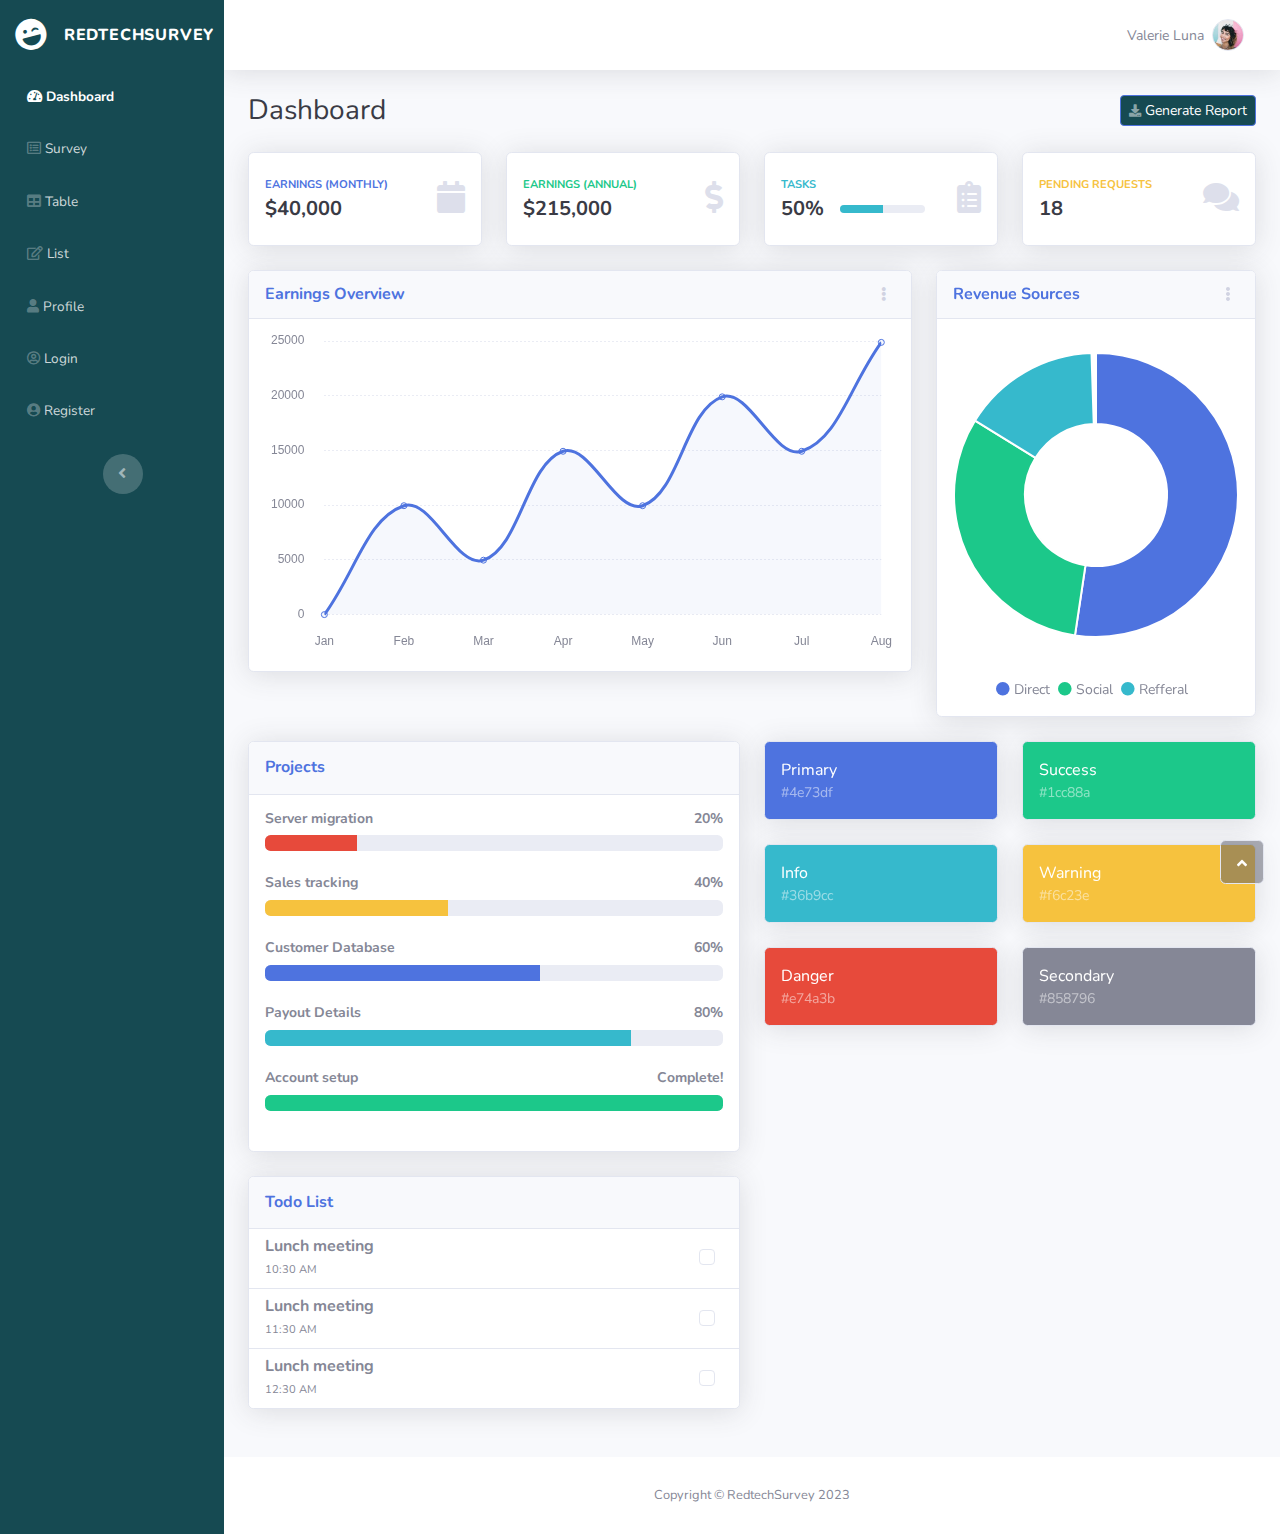
==== Proyecto_Final_ICC352/src/main/resources/publico/index.html @ 6cf4d1e5 "final" ====
<!DOCTYPE html>
<html data-bs-theme="light" lang="en">

<head>
    <meta charset="utf-8">
    <meta name="viewport" content="width=device-width, initial-scale=1.0, shrink-to-fit=no">
    <title>Dashboard - RedtechSurvey</title>
    <link rel="stylesheet" href="assets/bootstrap/css/bootstrap.min.css">
    <link rel="stylesheet" href="assets/css/Nunito.css">
    <link rel="stylesheet" href="assets/fonts/fontawesome-all.min.css">
</head>

<body id="page-top">
    <div id="wrapper">
        <nav class="navbar align-items-start sidebar sidebar-dark accordion bg-gradient-primary p-0 navbar-dark" style="background: var(--bs-info-text-emphasis);">
            <div class="container-fluid d-flex flex-column p-0"><a class="navbar-brand d-flex justify-content-center align-items-center sidebar-brand m-0" href="#">
                    <div class="sidebar-brand-icon rotate-n-15"><i class="fas fa-laugh-wink"></i></div>
                    <div class="sidebar-brand-text mx-3"><span>RedtechSurvey</span></div>
                </a>
                <hr class="sidebar-divider my-0">
                <ul class="navbar-nav text-light" id="accordionSidebar">
                    <li class="nav-item"><a class="nav-link active" href="index.html"><i class="fas fa-tachometer-alt"></i><span>Dashboard</span></a></li>
                    <li class="nav-item"><a class="nav-link" href="survey.html"><i class="far fa-list-alt" style="font-size: 14px;"></i><span>Survey</span></a></li>
                    <li class="nav-item"><a class="nav-link" href="list.html"><i class="fas fa-table" style="font-size: 14px;"></i><span>Table</span></a><a class="nav-link" href="list.html"><i class="far fa-edit" style="font-size: 14px;"></i><span>List</span></a></li>
                    <li class="nav-item"><a class="nav-link" href="profile.html"><i class="fas fa-user"></i><span>Profile</span></a><a class="nav-link" href="login.html"><i class="far fa-user-circle"></i><span>Login</span></a></li>
                    <li class="nav-item"><a class="nav-link" href="register.html"><i class="fas fa-user-circle"></i><span>Register</span></a></li>
                </ul>
                <div class="text-center d-none d-md-inline"><button class="btn rounded-circle border-0" id="sidebarToggle" type="button"></button></div>
            </div>
        </nav>
        <div class="d-flex flex-column" id="content-wrapper">
            <div id="content">
                <nav class="navbar navbar-expand bg-white shadow mb-4 topbar static-top navbar-light">
                    <div class="container-fluid"><button class="btn btn-link d-md-none rounded-circle me-3" id="sidebarToggleTop" type="button"><i class="fas fa-bars"></i></button>
                        <ul class="navbar-nav flex-nowrap ms-auto">
                            <li class="nav-item dropdown d-sm-none no-arrow"><a class="dropdown-toggle nav-link" aria-expanded="false" data-bs-toggle="dropdown" href="#"><i class="fas fa-search"></i></a>
                                <div class="dropdown-menu dropdown-menu-end p-3 animated--grow-in" aria-labelledby="searchDropdown">
                                    <form class="me-auto navbar-search w-100">
                                        <div class="input-group"><input class="bg-light form-control border-0 small" type="text" placeholder="Search for ...">
                                            <div class="input-group-append"><button class="btn btn-primary py-0" type="button"><i class="fas fa-search"></i></button></div>
                                        </div>
                                    </form>
                                </div>
                            </li>
                            <li class="nav-item dropdown no-arrow mx-1">
                                <div class="nav-item dropdown no-arrow"><a class="dropdown-toggle nav-link" aria-expanded="false" data-bs-toggle="dropdown" href="#"></a>
                                    <div class="dropdown-menu dropdown-menu-end dropdown-list animated--grow-in">
                                        <h6 class="dropdown-header">alerts center</h6><a class="dropdown-item d-flex align-items-center" href="#">
                                            <div class="me-3">
                                                <div class="bg-primary icon-circle"><i class="fas fa-file-alt text-white"></i></div>
                                            </div>
                                            <div><span class="small text-gray-500">December 12, 2019</span>
                                                <p>A new monthly report is ready to download!</p>
                                            </div>
                                        </a><a class="dropdown-item d-flex align-items-center" href="#">
                                            <div class="me-3">
                                                <div class="bg-success icon-circle"><i class="fas fa-donate text-white"></i></div>
                                            </div>
                                            <div><span class="small text-gray-500">December 7, 2019</span>
                                                <p>$290.29 has been deposited into your account!</p>
                                            </div>
                                        </a><a class="dropdown-item d-flex align-items-center" href="#">
                                            <div class="me-3">
                                                <div class="bg-warning icon-circle"><i class="fas fa-exclamation-triangle text-white"></i></div>
                                            </div>
                                            <div><span class="small text-gray-500">December 2, 2019</span>
                                                <p>Spending Alert: We've noticed unusually high spending for your account.</p>
                                            </div>
                                        </a><a class="dropdown-item text-center small text-gray-500" href="#">Show All Alerts</a>
                                    </div>
                                </div>
                            </li>
                            <li class="nav-item dropdown no-arrow mx-1">
                                <div class="nav-item dropdown no-arrow"><a class="dropdown-toggle nav-link" aria-expanded="false" data-bs-toggle="dropdown" href="#"></a>
                                    <div class="dropdown-menu dropdown-menu-end dropdown-list animated--grow-in">
                                        <h6 class="dropdown-header">alerts center</h6><a class="dropdown-item d-flex align-items-center" href="#">
                                            <div class="dropdown-list-image me-3"><img class="rounded-circle" src="assets/img/avatars/avatar4.jpeg">
                                                <div class="bg-success status-indicator"></div>
                                            </div>
                                            <div class="fw-bold">
                                                <div class="text-truncate"><span>Hi there! I am wondering if you can help me with a problem I've been having.</span></div>
                                                <p class="small text-gray-500 mb-0">Emily Fowler - 58m</p>
                                            </div>
                                        </a><a class="dropdown-item d-flex align-items-center" href="#">
                                            <div class="dropdown-list-image me-3"><img class="rounded-circle" src="assets/img/avatars/avatar2.jpeg">
                                                <div class="status-indicator"></div>
                                            </div>
                                            <div class="fw-bold">
                                                <div class="text-truncate"><span>I have the photos that you ordered last month!</span></div>
                                                <p class="small text-gray-500 mb-0">Jae Chun - 1d</p>
                                            </div>
                                        </a><a class="dropdown-item d-flex align-items-center" href="#">
                                            <div class="dropdown-list-image me-3"><img class="rounded-circle" src="assets/img/avatars/avatar3.jpeg">
                                                <div class="bg-warning status-indicator"></div>
                                            </div>
                                            <div class="fw-bold">
                                                <div class="text-truncate"><span>Last month's report looks great, I am very happy with the progress so far, keep up the good work!</span></div>
                                                <p class="small text-gray-500 mb-0">Morgan Alvarez - 2d</p>
                                            </div>
                                        </a><a class="dropdown-item d-flex align-items-center" href="#">
                                            <div class="dropdown-list-image me-3"><img class="rounded-circle" src="assets/img/avatars/avatar5.jpeg">
                                                <div class="bg-success status-indicator"></div>
                                            </div>
                                            <div class="fw-bold">
                                                <div class="text-truncate"><span>Am I a good boy? The reason I ask is because someone told me that people say this to all dogs, even if they aren't good...</span></div>
                                                <p class="small text-gray-500 mb-0">Chicken the Dog · 2w</p>
                                            </div>
                                        </a><a class="dropdown-item text-center small text-gray-500" href="#">Show All Alerts</a>
                                    </div>
                                </div>
                                <div class="shadow dropdown-list dropdown-menu dropdown-menu-end" aria-labelledby="alertsDropdown"></div>
                            </li>
                            <li class="nav-item dropdown no-arrow">
                                <div class="nav-item dropdown no-arrow"><a class="dropdown-toggle nav-link" aria-expanded="false" data-bs-toggle="dropdown" href="#"><span class="d-none d-lg-inline me-2 text-gray-600 small">Valerie Luna</span><img class="border rounded-circle img-profile" src="assets/img/avatars/avatar1.jpeg"></a>
                                    <div class="dropdown-menu shadow dropdown-menu-end animated--grow-in"><a class="dropdown-item" href="#"><i class="fas fa-user fa-sm fa-fw me-2 text-gray-400"></i>&nbsp;Profile</a><a class="dropdown-item" href="#"><i class="fas fa-cogs fa-sm fa-fw me-2 text-gray-400"></i>&nbsp;Settings</a><a class="dropdown-item" href="#"><i class="fas fa-list fa-sm fa-fw me-2 text-gray-400"></i>&nbsp;Activity log</a>
                                        <div class="dropdown-divider"></div><a class="dropdown-item" href="#"><i class="fas fa-sign-out-alt fa-sm fa-fw me-2 text-gray-400"></i>&nbsp;Logout</a>
                                    </div>
                                </div>
                            </li>
                        </ul>
                    </div>
                </nav>
                <div class="container-fluid">
                    <div class="d-sm-flex justify-content-between align-items-center mb-4">
                        <h3 class="text-dark mb-0">Dashboard</h3><a class="btn btn-primary btn-sm d-none d-sm-inline-block" role="button" href="#" style="background: var(--bs-info-text-emphasis);"><i class="fas fa-download fa-sm text-white-50"></i>&nbsp;Generate Report</a>
                    </div>
                    <div class="row">
                        <div class="col-md-6 col-xl-3 mb-4">
                            <div class="card shadow border-start-primary py-2">
                                <div class="card-body">
                                    <div class="row align-items-center no-gutters">
                                        <div class="col me-2">
                                            <div class="text-uppercase text-primary fw-bold text-xs mb-1"><span>Earnings (monthly)</span></div>
                                            <div class="text-dark fw-bold h5 mb-0"><span>$40,000</span></div>
                                        </div>
                                        <div class="col-auto"><i class="fas fa-calendar fa-2x text-gray-300"></i></div>
                                    </div>
                                </div>
                            </div>
                        </div>
                        <div class="col-md-6 col-xl-3 mb-4">
                            <div class="card shadow border-start-success py-2">
                                <div class="card-body">
                                    <div class="row align-items-center no-gutters">
                                        <div class="col me-2">
                                            <div class="text-uppercase text-success fw-bold text-xs mb-1"><span>Earnings (annual)</span></div>
                                            <div class="text-dark fw-bold h5 mb-0"><span>$215,000</span></div>
                                        </div>
                                        <div class="col-auto"><i class="fas fa-dollar-sign fa-2x text-gray-300"></i></div>
                                    </div>
                                </div>
                            </div>
                        </div>
                        <div class="col-md-6 col-xl-3 mb-4">
                            <div class="card shadow border-start-info py-2">
                                <div class="card-body">
                                    <div class="row align-items-center no-gutters">
                                        <div class="col me-2">
                                            <div class="text-uppercase text-info fw-bold text-xs mb-1"><span>Tasks</span></div>
                                            <div class="row g-0 align-items-center">
                                                <div class="col-auto">
                                                    <div class="text-dark fw-bold h5 mb-0 me-3"><span>50%</span></div>
                                                </div>
                                                <div class="col">
                                                    <div class="progress progress-sm">
                                                        <div class="progress-bar bg-info" aria-valuenow="50" aria-valuemin="0" aria-valuemax="100" style="width: 50%;"><span class="visually-hidden">50%</span></div>
                                                    </div>
                                                </div>
                                            </div>
                                        </div>
                                        <div class="col-auto"><i class="fas fa-clipboard-list fa-2x text-gray-300"></i></div>
                                    </div>
                                </div>
                            </div>
                        </div>
                        <div class="col-md-6 col-xl-3 mb-4">
                            <div class="card shadow border-start-warning py-2">
                                <div class="card-body">
                                    <div class="row align-items-center no-gutters">
                                        <div class="col me-2">
                                            <div class="text-uppercase text-warning fw-bold text-xs mb-1"><span>Pending Requests</span></div>
                                            <div class="text-dark fw-bold h5 mb-0"><span>18</span></div>
                                        </div>
                                        <div class="col-auto"><i class="fas fa-comments fa-2x text-gray-300"></i></div>
                                    </div>
                                </div>
                            </div>
                        </div>
                    </div><!-- Start: Chart -->
                    <div class="row">
                        <div class="col-lg-7 col-xl-8">
                            <div class="card shadow mb-4">
                                <div class="card-header d-flex justify-content-between align-items-center">
                                    <h6 class="text-primary fw-bold m-0">Earnings Overview</h6>
                                    <div class="dropdown no-arrow"><button class="btn btn-link btn-sm dropdown-toggle" aria-expanded="false" data-bs-toggle="dropdown" type="button"><i class="fas fa-ellipsis-v text-gray-400"></i></button>
                                        <div class="dropdown-menu shadow dropdown-menu-end animated--fade-in">
                                            <p class="text-center dropdown-header">dropdown header:</p><a class="dropdown-item" href="#">&nbsp;Action</a><a class="dropdown-item" href="#">&nbsp;Another action</a>
                                            <div class="dropdown-divider"></div><a class="dropdown-item" href="#">&nbsp;Something else here</a>
                                        </div>
                                    </div>
                                </div>
                                <div class="card-body">
                                    <div class="chart-area"><canvas data-bss-chart="{&quot;type&quot;:&quot;line&quot;,&quot;data&quot;:{&quot;labels&quot;:[&quot;Jan&quot;,&quot;Feb&quot;,&quot;Mar&quot;,&quot;Apr&quot;,&quot;May&quot;,&quot;Jun&quot;,&quot;Jul&quot;,&quot;Aug&quot;],&quot;datasets&quot;:[{&quot;label&quot;:&quot;Earnings&quot;,&quot;fill&quot;:true,&quot;data&quot;:[&quot;0&quot;,&quot;10000&quot;,&quot;5000&quot;,&quot;15000&quot;,&quot;10000&quot;,&quot;20000&quot;,&quot;15000&quot;,&quot;25000&quot;],&quot;backgroundColor&quot;:&quot;rgba(78, 115, 223, 0.05)&quot;,&quot;borderColor&quot;:&quot;rgba(78, 115, 223, 1)&quot;}]},&quot;options&quot;:{&quot;maintainAspectRatio&quot;:false,&quot;legend&quot;:{&quot;display&quot;:false,&quot;labels&quot;:{&quot;fontStyle&quot;:&quot;normal&quot;}},&quot;title&quot;:{&quot;fontStyle&quot;:&quot;normal&quot;},&quot;scales&quot;:{&quot;xAxes&quot;:[{&quot;gridLines&quot;:{&quot;color&quot;:&quot;rgb(234, 236, 244)&quot;,&quot;zeroLineColor&quot;:&quot;rgb(234, 236, 244)&quot;,&quot;drawBorder&quot;:false,&quot;drawTicks&quot;:false,&quot;borderDash&quot;:[&quot;2&quot;],&quot;zeroLineBorderDash&quot;:[&quot;2&quot;],&quot;drawOnChartArea&quot;:false},&quot;ticks&quot;:{&quot;fontColor&quot;:&quot;#858796&quot;,&quot;fontStyle&quot;:&quot;normal&quot;,&quot;padding&quot;:20}}],&quot;yAxes&quot;:[{&quot;gridLines&quot;:{&quot;color&quot;:&quot;rgb(234, 236, 244)&quot;,&quot;zeroLineColor&quot;:&quot;rgb(234, 236, 244)&quot;,&quot;drawBorder&quot;:false,&quot;drawTicks&quot;:false,&quot;borderDash&quot;:[&quot;2&quot;],&quot;zeroLineBorderDash&quot;:[&quot;2&quot;]},&quot;ticks&quot;:{&quot;fontColor&quot;:&quot;#858796&quot;,&quot;fontStyle&quot;:&quot;normal&quot;,&quot;padding&quot;:20}}]}}}"></canvas></div>
                                </div>
                            </div>
                        </div>
                        <div class="col-lg-5 col-xl-4">
                            <div class="card shadow mb-4">
                                <div class="card-header d-flex justify-content-between align-items-center">
                                    <h6 class="text-primary fw-bold m-0">Revenue Sources</h6>
                                    <div class="dropdown no-arrow"><button class="btn btn-link btn-sm dropdown-toggle" aria-expanded="false" data-bs-toggle="dropdown" type="button"><i class="fas fa-ellipsis-v text-gray-400"></i></button>
                                        <div class="dropdown-menu shadow dropdown-menu-end animated--fade-in">
                                            <p class="text-center dropdown-header">dropdown header:</p><a class="dropdown-item" href="#">&nbsp;Action</a><a class="dropdown-item" href="#">&nbsp;Another action</a>
                                            <div class="dropdown-divider"></div><a class="dropdown-item" href="#">&nbsp;Something else here</a>
                                        </div>
                                    </div>
                                </div>
                                <div class="card-body">
                                    <div class="chart-area"><canvas data-bss-chart="{&quot;type&quot;:&quot;doughnut&quot;,&quot;data&quot;:{&quot;labels&quot;:[&quot;Direct&quot;,&quot;Social&quot;,&quot;Referral&quot;],&quot;datasets&quot;:[{&quot;label&quot;:&quot;&quot;,&quot;backgroundColor&quot;:[&quot;#4e73df&quot;,&quot;#1cc88a&quot;,&quot;#36b9cc&quot;],&quot;borderColor&quot;:[&quot;#ffffff&quot;,&quot;#ffffff&quot;,&quot;#ffffff&quot;],&quot;data&quot;:[&quot;50&quot;,&quot;30&quot;,&quot;15&quot;]}]},&quot;options&quot;:{&quot;maintainAspectRatio&quot;:false,&quot;legend&quot;:{&quot;display&quot;:false,&quot;labels&quot;:{&quot;fontStyle&quot;:&quot;normal&quot;}},&quot;title&quot;:{&quot;fontStyle&quot;:&quot;normal&quot;}}}"></canvas></div>
                                    <div class="text-center small mt-4"><span class="me-2"><i class="fas fa-circle text-primary"></i>&nbsp;Direct</span><span class="me-2"><i class="fas fa-circle text-success"></i>&nbsp;Social</span><span class="me-2"><i class="fas fa-circle text-info"></i>&nbsp;Refferal</span></div>
                                </div>
                            </div>
                        </div>
                    </div><!-- End: Chart -->
                    <div class="row">
                        <div class="col-lg-6 mb-4">
                            <div class="card shadow mb-4">
                                <div class="card-header py-3">
                                    <h6 class="text-primary fw-bold m-0">Projects</h6>
                                </div>
                                <div class="card-body">
                                    <h4 class="small fw-bold">Server migration<span class="float-end">20%</span></h4>
                                    <div class="progress mb-4">
                                        <div class="progress-bar bg-danger" aria-valuenow="20" aria-valuemin="0" aria-valuemax="100" style="width: 20%;"><span class="visually-hidden">20%</span></div>
                                    </div>
                                    <h4 class="small fw-bold">Sales tracking<span class="float-end">40%</span></h4>
                                    <div class="progress mb-4">
                                        <div class="progress-bar bg-warning" aria-valuenow="40" aria-valuemin="0" aria-valuemax="100" style="width: 40%;"><span class="visually-hidden">40%</span></div>
                                    </div>
                                    <h4 class="small fw-bold">Customer Database<span class="float-end">60%</span></h4>
                                    <div class="progress mb-4">
                                        <div class="progress-bar bg-primary" aria-valuenow="60" aria-valuemin="0" aria-valuemax="100" style="width: 60%;"><span class="visually-hidden">60%</span></div>
                                    </div>
                                    <h4 class="small fw-bold">Payout Details<span class="float-end">80%</span></h4>
                                    <div class="progress mb-4">
                                        <div class="progress-bar bg-info" aria-valuenow="80" aria-valuemin="0" aria-valuemax="100" style="width: 80%;"><span class="visually-hidden">80%</span></div>
                                    </div>
                                    <h4 class="small fw-bold">Account setup<span class="float-end">Complete!</span></h4>
                                    <div class="progress mb-4">
                                        <div class="progress-bar bg-success" aria-valuenow="100" aria-valuemin="0" aria-valuemax="100" style="width: 100%;"><span class="visually-hidden">100%</span></div>
                                    </div>
                                </div>
                            </div>
                            <div class="card shadow mb-4">
                                <div class="card-header py-3">
                                    <h6 class="text-primary fw-bold m-0">Todo List</h6>
                                </div>
                                <ul class="list-group list-group-flush">
                                    <li class="list-group-item">
                                        <div class="row align-items-center no-gutters">
                                            <div class="col me-2">
                                                <h6 class="mb-0"><strong>Lunch meeting</strong></h6><span class="text-xs">10:30 AM</span>
                                            </div>
                                            <div class="col-auto">
                                                <div class="form-check"><input class="form-check-input" type="checkbox" id="formCheck-1"><label class="form-check-label" for="formCheck-1"></label></div>
                                            </div>
                                        </div>
                                    </li>
                                    <li class="list-group-item">
                                        <div class="row align-items-center no-gutters">
                                            <div class="col me-2">
                                                <h6 class="mb-0"><strong>Lunch meeting</strong></h6><span class="text-xs">11:30 AM</span>
                                            </div>
                                            <div class="col-auto">
                                                <div class="form-check"><input class="form-check-input" type="checkbox" id="formCheck-2"><label class="form-check-label" for="formCheck-2"></label></div>
                                            </div>
                                        </div>
                                    </li>
                                    <li class="list-group-item">
                                        <div class="row align-items-center no-gutters">
                                            <div class="col me-2">
                                                <h6 class="mb-0"><strong>Lunch meeting</strong></h6><span class="text-xs">12:30 AM</span>
                                            </div>
                                            <div class="col-auto">
                                                <div class="form-check"><input class="form-check-input" type="checkbox" id="formCheck-3"><label class="form-check-label" for="formCheck-3"></label></div>
                                            </div>
                                        </div>
                                    </li>
                                </ul>
                            </div>
                        </div>
                        <div class="col">
                            <div class="row">
                                <div class="col-lg-6 mb-4">
                                    <div class="card text-white bg-primary shadow">
                                        <div class="card-body">
                                            <p class="m-0">Primary</p>
                                            <p class="text-white-50 small m-0">#4e73df</p>
                                        </div>
                                    </div>
                                </div>
                                <div class="col-lg-6 mb-4">
                                    <div class="card text-white bg-success shadow">
                                        <div class="card-body">
                                            <p class="m-0">Success</p>
                                            <p class="text-white-50 small m-0">#1cc88a</p>
                                        </div>
                                    </div>
                                </div>
                                <div class="col-lg-6 mb-4">
                                    <div class="card text-white bg-info shadow">
                                        <div class="card-body">
                                            <p class="m-0">Info</p>
                                            <p class="text-white-50 small m-0">#36b9cc</p>
                                        </div>
                                    </div>
                                </div>
                                <div class="col-lg-6 mb-4">
                                    <div class="card text-white bg-warning shadow">
                                        <div class="card-body">
                                            <p class="m-0">Warning</p>
                                            <p class="text-white-50 small m-0">#f6c23e</p>
                                        </div>
                                    </div>
                                </div>
                                <div class="col-lg-6 mb-4">
                                    <div class="card text-white bg-danger shadow">
                                        <div class="card-body">
                                            <p class="m-0">Danger</p>
                                            <p class="text-white-50 small m-0">#e74a3b</p>
                                        </div>
                                    </div>
                                </div>
                                <div class="col-lg-6 mb-4">
                                    <div class="card text-white bg-secondary shadow">
                                        <div class="card-body">
                                            <p class="m-0">Secondary</p>
                                            <p class="text-white-50 small m-0">#858796</p>
                                        </div>
                                    </div>
                                </div>
                            </div>
                        </div>
                    </div>
                </div>
            </div>
            <footer class="bg-white sticky-footer">
                <div class="container my-auto">
                    <div class="text-center my-auto copyright"><span>Copyright © RedtechSurvey 2023</span></div>
                </div>
            </footer>
        </div><a class="border rounded d-inline scroll-to-top" href="#page-top"><i class="fas fa-angle-up"></i></a>
    </div>
    <script src="assets/bootstrap/js/bootstrap.min.js"></script>
    <script src="assets/js/chart.min.js"></script>
    <script src="assets/js/bs-init.js"></script>
    <script src="assets/js/theme.js"></script>

</body>

</html>
---- Proyecto_Final_ICC352/src/main/resources/publico/assets/css/Nunito.css ----
@font-face {
	font-family: 'Nunito';
	src: url(../../assets/fonts/XRXX3I6Li01BKofIMNaORs71cA.woff2) format('woff2');
	font-weight: 200;
	font-style: italic;
	font-display: swap;
	unicode-range: U+0460-052F, U+1C80-1C88, U+20B4, U+2DE0-2DFF, U+A640-A69F, U+FE2E-FE2F;
}

@font-face {
	font-family: 'Nunito';
	src: url(../../assets/fonts/XRXX3I6Li01BKofIMNaHRs71cA.woff2) format('woff2');
	font-weight: 200;
	font-style: italic;
	font-display: swap;
	unicode-range: U+0301, U+0400-045F, U+0490-0491, U+04B0-04B1, U+2116;
}

@font-face {
	font-family: 'Nunito';
	src: url(../../assets/fonts/XRXX3I6Li01BKofIMNaMRs71cA.woff2) format('woff2');
	font-weight: 200;
	font-style: italic;
	font-display: swap;
	unicode-range: U+0102-0103, U+0110-0111, U+0128-0129, U+0168-0169, U+01A0-01A1, U+01AF-01B0, U+0300-0301, U+0303-0304, U+0308-0309, U+0323, U+0329, U+1EA0-1EF9, U+20AB;
}

@font-face {
	font-family: 'Nunito';
	src: url(../../assets/fonts/XRXX3I6Li01BKofIMNaNRs71cA.woff2) format('woff2');
	font-weight: 200;
	font-style: italic;
	font-display: swap;
	unicode-range: U+0100-02AF, U+0304, U+0308, U+0329, U+1E00-1E9F, U+1EF2-1EFF, U+2020, U+20A0-20AB, U+20AD-20CF, U+2113, U+2C60-2C7F, U+A720-A7FF;
}

@font-face {
	font-family: 'Nunito';
	src: url(../../assets/fonts/XRXX3I6Li01BKofIMNaDRs4.woff2) format('woff2');
	font-weight: 200;
	font-style: italic;
	font-display: swap;
	unicode-range: U+0000-00FF, U+0131, U+0152-0153, U+02BB-02BC, U+02C6, U+02DA, U+02DC, U+0304, U+0308, U+0329, U+2000-206F, U+2074, U+20AC, U+2122, U+2191, U+2193, U+2212, U+2215, U+FEFF, U+FFFD;
}

@font-face {
	font-family: 'Nunito';
	src: url(../../assets/fonts/XRXX3I6Li01BKofIMNaORs71cA.woff2) format('woff2');
	font-weight: 300;
	font-style: italic;
	font-display: swap;
	unicode-range: U+0460-052F, U+1C80-1C88, U+20B4, U+2DE0-2DFF, U+A640-A69F, U+FE2E-FE2F;
}

@font-face {
	font-family: 'Nunito';
	src: url(../../assets/fonts/XRXX3I6Li01BKofIMNaHRs71cA.woff2) format('woff2');
	font-weight: 300;
	font-style: italic;
	font-display: swap;
	unicode-range: U+0301, U+0400-045F, U+0490-0491, U+04B0-04B1, U+2116;
}

@font-face {
	font-family: 'Nunito';
	src: url(../../assets/fonts/XRXX3I6Li01BKofIMNaMRs71cA.woff2) format('woff2');
	font-weight: 300;
	font-style: italic;
	font-display: swap;
	unicode-range: U+0102-0103, U+0110-0111, U+0128-0129, U+0168-0169, U+01A0-01A1, U+01AF-01B0, U+0300-0301, U+0303-0304, U+0308-0309, U+0323, U+0329, U+1EA0-1EF9, U+20AB;
}

@font-face {
	font-family: 'Nunito';
	src: url(../../assets/fonts/XRXX3I6Li01BKofIMNaNRs71cA.woff2) format('woff2');
	font-weight: 300;
	font-style: italic;
	font-display: swap;
	unicode-range: U+0100-02AF, U+0304, U+0308, U+0329, U+1E00-1E9F, U+1EF2-1EFF, U+2020, U+20A0-20AB, U+20AD-20CF, U+2113, U+2C60-2C7F, U+A720-A7FF;
}

@font-face {
	font-family: 'Nunito';
	src: url(../../assets/fonts/XRXX3I6Li01BKofIMNaDRs4.woff2) format('woff2');
	font-weight: 300;
	font-style: italic;
	font-display: swap;
	unicode-range: U+0000-00FF, U+0131, U+0152-0153, U+02BB-02BC, U+02C6, U+02DA, U+02DC, U+0304, U+0308, U+0329, U+2000-206F, U+2074, U+20AC, U+2122, U+2191, U+2193, U+2212, U+2215, U+FEFF, U+FFFD;
}

@font-face {
	font-family: 'Nunito';
	src: url(../../assets/fonts/XRXX3I6Li01BKofIMNaORs71cA.woff2) format('woff2');
	font-weight: 400;
	font-style: italic;
	font-display: swap;
	unicode-range: U+0460-052F, U+1C80-1C88, U+20B4, U+2DE0-2DFF, U+A640-A69F, U+FE2E-FE2F;
}

@font-face {
	font-family: 'Nunito';
	src: url(../../assets/fonts/XRXX3I6Li01BKofIMNaHRs71cA.woff2) format('woff2');
	font-weight: 400;
	font-style: italic;
	font-display: swap;
	unicode-range: U+0301, U+0400-045F, U+0490-0491, U+04B0-04B1, U+2116;
}

@font-face {
	font-family: 'Nunito';
	src: url(../../assets/fonts/XRXX3I6Li01BKofIMNaMRs71cA.woff2) format('woff2');
	font-weight: 400;
	font-style: italic;
	font-display: swap;
	unicode-range: U+0102-0103, U+0110-0111, U+0128-0129, U+0168-0169, U+01A0-01A1, U+01AF-01B0, U+0300-0301, U+0303-0304, U+0308-0309, U+0323, U+0329, U+1EA0-1EF9, U+20AB;
}

@font-face {
	font-family: 'Nunito';
	src: url(../../assets/fonts/XRXX3I6Li01BKofIMNaNRs71cA.woff2) format('woff2');
	font-weight: 400;
	font-style: italic;
	font-display: swap;
	unicode-range: U+0100-02AF, U+0304, U+0308, U+0329, U+1E00-1E9F, U+1EF2-1EFF, U+2020, U+20A0-20AB, U+20AD-20CF, U+2113, U+2C60-2C7F, U+A720-A7FF;
}

@font-face {
	font-family: 'Nunito';
	src: url(../../assets/fonts/XRXX3I6Li01BKofIMNaDRs4.woff2) format('woff2');
	font-weight: 400;
	font-style: italic;
	font-display: swap;
	unicode-range: U+0000-00FF, U+0131, U+0152-0153, U+02BB-02BC, U+02C6, U+02DA, U+02DC, U+0304, U+0308, U+0329, U+2000-206F, U+2074, U+20AC, U+2122, U+2191, U+2193, U+2212, U+2215, U+FEFF, U+FFFD;
}

@font-face {
	font-family: 'Nunito';
	src: url(../../assets/fonts/XRXX3I6Li01BKofIMNaORs71cA.woff2) format('woff2');
	font-weight: 600;
	font-style: italic;
	font-display: swap;
	unicode-range: U+0460-052F, U+1C80-1C88, U+20B4, U+2DE0-2DFF, U+A640-A69F, U+FE2E-FE2F;
}

@font-face {
	font-family: 'Nunito';
	src: url(../../assets/fonts/XRXX3I6Li01BKofIMNaHRs71cA.woff2) format('woff2');
	font-weight: 600;
	font-style: italic;
	font-display: swap;
	unicode-range: U+0301, U+0400-045F, U+0490-0491, U+04B0-04B1, U+2116;
}

@font-face {
	font-family: 'Nunito';
	src: url(../../assets/fonts/XRXX3I6Li01BKofIMNaMRs71cA.woff2) format('woff2');
	font-weight: 600;
	font-style: italic;
	font-display: swap;
	unicode-range: U+0102-0103, U+0110-0111, U+0128-0129, U+0168-0169, U+01A0-01A1, U+01AF-01B0, U+0300-0301, U+0303-0304, U+0308-0309, U+0323, U+0329, U+1EA0-1EF9, U+20AB;
}

@font-face {
	font-family: 'Nunito';
	src: url(../../assets/fonts/XRXX3I6Li01BKofIMNaNRs71cA.woff2) format('woff2');
	font-weight: 600;
	font-style: italic;
	font-display: swap;
	unicode-range: U+0100-02AF, U+0304, U+0308, U+0329, U+1E00-1E9F, U+1EF2-1EFF, U+2020, U+20A0-20AB, U+20AD-20CF, U+2113, U+2C60-2C7F, U+A720-A7FF;
}

@font-face {
	font-family: 'Nunito';
	src: url(../../assets/fonts/XRXX3I6Li01BKofIMNaDRs4.woff2) format('woff2');
	font-weight: 600;
	font-style: italic;
	font-display: swap;
	unicode-range: U+0000-00FF, U+0131, U+0152-0153, U+02BB-02BC, U+02C6, U+02DA, U+02DC, U+0304, U+0308, U+0329, U+2000-206F, U+2074, U+20AC, U+2122, U+2191, U+2193, U+2212, U+2215, U+FEFF, U+FFFD;
}

@font-face {
	font-family: 'Nunito';
	src: url(../../assets/fonts/XRXX3I6Li01BKofIMNaORs71cA.woff2) format('woff2');
	font-weight: 700;
	font-style: italic;
	font-display: swap;
	unicode-range: U+0460-052F, U+1C80-1C88, U+20B4, U+2DE0-2DFF, U+A640-A69F, U+FE2E-FE2F;
}

@font-face {
	font-family: 'Nunito';
	src: url(../../assets/fonts/XRXX3I6Li01BKofIMNaHRs71cA.woff2) format('woff2');
	font-weight: 700;
	font-style: italic;
	font-display: swap;
	unicode-range: U+0301, U+0400-045F, U+0490-0491, U+04B0-04B1, U+2116;
}

@font-face {
	font-family: 'Nunito';
	src: url(../../assets/fonts/XRXX3I6Li01BKofIMNaMRs71cA.woff2) format('woff2');
	font-weight: 700;
	font-style: italic;
	font-display: swap;
	unicode-range: U+0102-0103, U+0110-0111, U+0128-0129, U+0168-0169, U+01A0-01A1, U+01AF-01B0, U+0300-0301, U+0303-0304, U+0308-0309, U+0323, U+0329, U+1EA0-1EF9, U+20AB;
}

@font-face {
	font-family: 'Nunito';
	src: url(../../assets/fonts/XRXX3I6Li01BKofIMNaNRs71cA.woff2) format('woff2');
	font-weight: 700;
	font-style: italic;
	font-display: swap;
	unicode-range: U+0100-02AF, U+0304, U+0308, U+0329, U+1E00-1E9F, U+1EF2-1EFF, U+2020, U+20A0-20AB, U+20AD-20CF, U+2113, U+2C60-2C7F, U+A720-A7FF;
}

@font-face {
	font-family: 'Nunito';
	src: url(../../assets/fonts/XRXX3I6Li01BKofIMNaDRs4.woff2) format('woff2');
	font-weight: 700;
	font-style: italic;
	font-display: swap;
	unicode-range: U+0000-00FF, U+0131, U+0152-0153, U+02BB-02BC, U+02C6, U+02DA, U+02DC, U+0304, U+0308, U+0329, U+2000-206F, U+2074, U+20AC, U+2122, U+2191, U+2193, U+2212, U+2215, U+FEFF, U+FFFD;
}

@font-face {
	font-family: 'Nunito';
	src: url(../../assets/fonts/XRXX3I6Li01BKofIMNaORs71cA.woff2) format('woff2');
	font-weight: 800;
	font-style: italic;
	font-display: swap;
	unicode-range: U+0460-052F, U+1C80-1C88, U+20B4, U+2DE0-2DFF, U+A640-A69F, U+FE2E-FE2F;
}

@font-face {
	font-family: 'Nunito';
	src: url(../../assets/fonts/XRXX3I6Li01BKofIMNaHRs71cA.woff2) format('woff2');
	font-weight: 800;
	font-style: italic;
	font-display: swap;
	unicode-range: U+0301, U+0400-045F, U+0490-0491, U+04B0-04B1, U+2116;
}

@font-face {
	font-family: 'Nunito';
	src: url(../../assets/fonts/XRXX3I6Li01BKofIMNaMRs71cA.woff2) format('woff2');
	font-weight: 800;
	font-style: italic;
	font-display: swap;
	unicode-range: U+0102-0103, U+0110-0111, U+0128-0129, U+0168-0169, U+01A0-01A1, U+01AF-01B0, U+0300-0301, U+0303-0304, U+0308-0309, U+0323, U+0329, U+1EA0-1EF9, U+20AB;
}

@font-face {
	font-family: 'Nunito';
	src: url(../../assets/fonts/XRXX3I6Li01BKofIMNaNRs71cA.woff2) format('woff2');
	font-weight: 800;
	font-style: italic;
	font-display: swap;
	unicode-range: U+0100-02AF, U+0304, U+0308, U+0329, U+1E00-1E9F, U+1EF2-1EFF, U+2020, U+20A0-20AB, U+20AD-20CF, U+2113, U+2C60-2C7F, U+A720-A7FF;
}

@font-face {
	font-family: 'Nunito';
	src: url(../../assets/fonts/XRXX3I6Li01BKofIMNaDRs4.woff2) format('woff2');
	font-weight: 800;
	font-style: italic;
	font-display: swap;
	unicode-range: U+0000-00FF, U+0131, U+0152-0153, U+02BB-02BC, U+02C6, U+02DA, U+02DC, U+0304, U+0308, U+0329, U+2000-206F, U+2074, U+20AC, U+2122, U+2191, U+2193, U+2212, U+2215, U+FEFF, U+FFFD;
}

@font-face {
	font-family: 'Nunito';
	src: url(../../assets/fonts/XRXX3I6Li01BKofIMNaORs71cA.woff2) format('woff2');
	font-weight: 900;
	font-style: italic;
	font-display: swap;
	unicode-range: U+0460-052F, U+1C80-1C88, U+20B4, U+2DE0-2DFF, U+A640-A69F, U+FE2E-FE2F;
}

@font-face {
	font-family: 'Nunito';
	src: url(../../assets/fonts/XRXX3I6Li01BKofIMNaHRs71cA.woff2) format('woff2');
	font-weight: 900;
	font-style: italic;
	font-display: swap;
	unicode-range: U+0301, U+0400-045F, U+0490-0491, U+04B0-04B1, U+2116;
}

@font-face {
	font-family: 'Nunito';
	src: url(../../assets/fonts/XRXX3I6Li01BKofIMNaMRs71cA.woff2) format('woff2');
	font-weight: 900;
	font-style: italic;
	font-display: swap;
	unicode-range: U+0102-0103, U+0110-0111, U+0128-0129, U+0168-0169, U+01A0-01A1, U+01AF-01B0, U+0300-0301, U+0303-0304, U+0308-0309, U+0323, U+0329, U+1EA0-1EF9, U+20AB;
}

@font-face {
	font-family: 'Nunito';
	src: url(../../assets/fonts/XRXX3I6Li01BKofIMNaNRs71cA.woff2) format('woff2');
	font-weight: 900;
	font-style: italic;
	font-display: swap;
	unicode-range: U+0100-02AF, U+0304, U+0308, U+0329, U+1E00-1E9F, U+1EF2-1EFF, U+2020, U+20A0-20AB, U+20AD-20CF, U+2113, U+2C60-2C7F, U+A720-A7FF;
}

@font-face {
	font-family: 'Nunito';
	src: url(../../assets/fonts/XRXX3I6Li01BKofIMNaDRs4.woff2) format('woff2');
	font-weight: 900;
	font-style: italic;
	font-display: swap;
	unicode-range: U+0000-00FF, U+0131, U+0152-0153, U+02BB-02BC, U+02C6, U+02DA, U+02DC, U+0304, U+0308, U+0329, U+2000-206F, U+2074, U+20AC, U+2122, U+2191, U+2193, U+2212, U+2215, U+FEFF, U+FFFD;
}

@font-face {
	font-family: 'Nunito';
	src: url(../../assets/fonts/XRXV3I6Li01BKofIOOaBXso.woff2) format('woff2');
	font-weight: 200;
	font-style: normal;
	font-display: swap;
	unicode-range: U+0460-052F, U+1C80-1C88, U+20B4, U+2DE0-2DFF, U+A640-A69F, U+FE2E-FE2F;
}

@font-face {
	font-family: 'Nunito';
	src: url(../../assets/fonts/XRXV3I6Li01BKofIMeaBXso.woff2) format('woff2');
	font-weight: 200;
	font-style: normal;
	font-display: swap;
	unicode-range: U+0301, U+0400-045F, U+0490-0491, U+04B0-04B1, U+2116;
}

@font-face {
	font-family: 'Nunito';
	src: url(../../assets/fonts/XRXV3I6Li01BKofIOuaBXso.woff2) format('woff2');
	font-weight: 200;
	font-style: normal;
	font-display: swap;
	unicode-range: U+0102-0103, U+0110-0111, U+0128-0129, U+0168-0169, U+01A0-01A1, U+01AF-01B0, U+0300-0301, U+0303-0304, U+0308-0309, U+0323, U+0329, U+1EA0-1EF9, U+20AB;
}

@font-face {
	font-family: 'Nunito';
	src: url(../../assets/fonts/XRXV3I6Li01BKofIO-aBXso.woff2) format('woff2');
	font-weight: 200;
	font-style: normal;
	font-display: swap;
	unicode-range: U+0100-02AF, U+0304, U+0308, U+0329, U+1E00-1E9F, U+1EF2-1EFF, U+2020, U+20A0-20AB, U+20AD-20CF, U+2113, U+2C60-2C7F, U+A720-A7FF;
}

@font-face {
	font-family: 'Nunito';
	src: url(../../assets/fonts/XRXV3I6Li01BKofINeaB.woff2) format('woff2');
	font-weight: 200;
	font-style: normal;
	font-display: swap;
	unicode-range: U+0000-00FF, U+0131, U+0152-0153, U+02BB-02BC, U+02C6, U+02DA, U+02DC, U+0304, U+0308, U+0329, U+2000-206F, U+2074, U+20AC, U+2122, U+2191, U+2193, U+2212, U+2215, U+FEFF, U+FFFD;
}

@font-face {
	font-family: 'Nunito';
	src: url(../../assets/fonts/XRXV3I6Li01BKofIOOaBXso.woff2) format('woff2');
	font-weight: 300;
	font-style: normal;
	font-display: swap;
	unicode-range: U+0460-052F, U+1C80-1C88, U+20B4, U+2DE0-2DFF, U+A640-A69F, U+FE2E-FE2F;
}

@font-face {
	font-family: 'Nunito';
	src: url(../../assets/fonts/XRXV3I6Li01BKofIMeaBXso.woff2) format('woff2');
	font-weight: 300;
	font-style: normal;
	font-display: swap;
	unicode-range: U+0301, U+0400-045F, U+0490-0491, U+04B0-04B1, U+2116;
}

@font-face {
	font-family: 'Nunito';
	src: url(../../assets/fonts/XRXV3I6Li01BKofIOuaBXso.woff2) format('woff2');
	font-weight: 300;
	font-style: normal;
	font-display: swap;
	unicode-range: U+0102-0103, U+0110-0111, U+0128-0129, U+0168-0169, U+01A0-01A1, U+01AF-01B0, U+0300-0301, U+0303-0304, U+0308-0309, U+0323, U+0329, U+1EA0-1EF9, U+20AB;
}

@font-face {
	font-family: 'Nunito';
	src: url(../../assets/fonts/XRXV3I6Li01BKofIO-aBXso.woff2) format('woff2');
	font-weight: 300;
	font-style: normal;
	font-display: swap;
	unicode-range: U+0100-02AF, U+0304, U+0308, U+0329, U+1E00-1E9F, U+1EF2-1EFF, U+2020, U+20A0-20AB, U+20AD-20CF, U+2113, U+2C60-2C7F, U+A720-A7FF;
}

@font-face {
	font-family: 'Nunito';
	src: url(../../assets/fonts/XRXV3I6Li01BKofINeaB.woff2) format('woff2');
	font-weight: 300;
	font-style: normal;
	font-display: swap;
	unicode-range: U+0000-00FF, U+0131, U+0152-0153, U+02BB-02BC, U+02C6, U+02DA, U+02DC, U+0304, U+0308, U+0329, U+2000-206F, U+2074, U+20AC, U+2122, U+2191, U+2193, U+2212, U+2215, U+FEFF, U+FFFD;
}

@font-face {
	font-family: 'Nunito';
	src: url(../../assets/fonts/XRXV3I6Li01BKofIOOaBXso.woff2) format('woff2');
	font-weight: 400;
	font-style: normal;
	font-display: swap;
	unicode-range: U+0460-052F, U+1C80-1C88, U+20B4, U+2DE0-2DFF, U+A640-A69F, U+FE2E-FE2F;
}

@font-face {
	font-family: 'Nunito';
	src: url(../../assets/fonts/XRXV3I6Li01BKofIMeaBXso.woff2) format('woff2');
	font-weight: 400;
	font-style: normal;
	font-display: swap;
	unicode-range: U+0301, U+0400-045F, U+0490-0491, U+04B0-04B1, U+2116;
}

@font-face {
	font-family: 'Nunito';
	src: url(../../assets/fonts/XRXV3I6Li01BKofIOuaBXso.woff2) format('woff2');
	font-weight: 400;
	font-style: normal;
	font-display: swap;
	unicode-range: U+0102-0103, U+0110-0111, U+0128-0129, U+0168-0169, U+01A0-01A1, U+01AF-01B0, U+0300-0301, U+0303-0304, U+0308-0309, U+0323, U+0329, U+1EA0-1EF9, U+20AB;
}

@font-face {
	font-family: 'Nunito';
	src: url(../../assets/fonts/XRXV3I6Li01BKofIO-aBXso.woff2) format('woff2');
	font-weight: 400;
	font-style: normal;
	font-display: swap;
	unicode-range: U+0100-02AF, U+0304, U+0308, U+0329, U+1E00-1E9F, U+1EF2-1EFF, U+2020, U+20A0-20AB, U+20AD-20CF, U+2113, U+2C60-2C7F, U+A720-A7FF;
}

@font-face {
	font-family: 'Nunito';
	src: url(../../assets/fonts/XRXV3I6Li01BKofINeaB.woff2) format('woff2');
	font-weight: 400;
	font-style: normal;
	font-display: swap;
	unicode-range: U+0000-00FF, U+0131, U+0152-0153, U+02BB-02BC, U+02C6, U+02DA, U+02DC, U+0304, U+0308, U+0329, U+2000-206F, U+2074, U+20AC, U+2122, U+2191, U+2193, U+2212, U+2215, U+FEFF, U+FFFD;
}

@font-face {
	font-family: 'Nunito';
	src: url(../../assets/fonts/XRXV3I6Li01BKofIOOaBXso.woff2) format('woff2');
	font-weight: 600;
	font-style: normal;
	font-display: swap;
	unicode-range: U+0460-052F, U+1C80-1C88, U+20B4, U+2DE0-2DFF, U+A640-A69F, U+FE2E-FE2F;
}

@font-face {
	font-family: 'Nunito';
	src: url(../../assets/fonts/XRXV3I6Li01BKofIMeaBXso.woff2) format('woff2');
	font-weight: 600;
	font-style: normal;
	font-display: swap;
	unicode-range: U+0301, U+0400-045F, U+0490-0491, U+04B0-04B1, U+2116;
}

@font-face {
	font-family: 'Nunito';
	src: url(../../assets/fonts/XRXV3I6Li01BKofIOuaBXso.woff2) format('woff2');
	font-weight: 600;
	font-style: normal;
	font-display: swap;
	unicode-range: U+0102-0103, U+0110-0111, U+0128-0129, U+0168-0169, U+01A0-01A1, U+01AF-01B0, U+0300-0301, U+0303-0304, U+0308-0309, U+0323, U+0329, U+1EA0-1EF9, U+20AB;
}

@font-face {
	font-family: 'Nunito';
	src: url(../../assets/fonts/XRXV3I6Li01BKofIO-aBXso.woff2) format('woff2');
	font-weight: 600;
	font-style: normal;
	font-display: swap;
	unicode-range: U+0100-02AF, U+0304, U+0308, U+0329, U+1E00-1E9F, U+1EF2-1EFF, U+2020, U+20A0-20AB, U+20AD-20CF, U+2113, U+2C60-2C7F, U+A720-A7FF;
}

@font-face {
	font-family: 'Nunito';
	src: url(../../assets/fonts/XRXV3I6Li01BKofINeaB.woff2) format('woff2');
	font-weight: 600;
	font-style: normal;
	font-display: swap;
	unicode-range: U+0000-00FF, U+0131, U+0152-0153, U+02BB-02BC, U+02C6, U+02DA, U+02DC, U+0304, U+0308, U+0329, U+2000-206F, U+2074, U+20AC, U+2122, U+2191, U+2193, U+2212, U+2215, U+FEFF, U+FFFD;
}

@font-face {
	font-family: 'Nunito';
	src: url(../../assets/fonts/XRXV3I6Li01BKofIOOaBXso.woff2) format('woff2');
	font-weight: 700;
	font-style: normal;
	font-display: swap;
	unicode-range: U+0460-052F, U+1C80-1C88, U+20B4, U+2DE0-2DFF, U+A640-A69F, U+FE2E-FE2F;
}

@font-face {
	font-family: 'Nunito';
	src: url(../../assets/fonts/XRXV3I6Li01BKofIMeaBXso.woff2) format('woff2');
	font-weight: 700;
	font-style: normal;
	font-display: swap;
	unicode-range: U+0301, U+0400-045F, U+0490-0491, U+04B0-04B1, U+2116;
}

@font-face {
	font-family: 'Nunito';
	src: url(../../assets/fonts/XRXV3I6Li01BKofIOuaBXso.woff2) format('woff2');
	font-weight: 700;
	font-style: normal;
	font-display: swap;
	unicode-range: U+0102-0103, U+0110-0111, U+0128-0129, U+0168-0169, U+01A0-01A1, U+01AF-01B0, U+0300-0301, U+0303-0304, U+0308-0309, U+0323, U+0329, U+1EA0-1EF9, U+20AB;
}

@font-face {
	font-family: 'Nunito';
	src: url(../../assets/fonts/XRXV3I6Li01BKofIO-aBXso.woff2) format('woff2');
	font-weight: 700;
	font-style: normal;
	font-display: swap;
	unicode-range: U+0100-02AF, U+0304, U+0308, U+0329, U+1E00-1E9F, U+1EF2-1EFF, U+2020, U+20A0-20AB, U+20AD-20CF, U+2113, U+2C60-2C7F, U+A720-A7FF;
}

@font-face {
	font-family: 'Nunito';
	src: url(../../assets/fonts/XRXV3I6Li01BKofINeaB.woff2) format('woff2');
	font-weight: 700;
	font-style: normal;
	font-display: swap;
	unicode-range: U+0000-00FF, U+0131, U+0152-0153, U+02BB-02BC, U+02C6, U+02DA, U+02DC, U+0304, U+0308, U+0329, U+2000-206F, U+2074, U+20AC, U+2122, U+2191, U+2193, U+2212, U+2215, U+FEFF, U+FFFD;
}

@font-face {
	font-family: 'Nunito';
	src: url(../../assets/fonts/XRXV3I6Li01BKofIOOaBXso.woff2) format('woff2');
	font-weight: 800;
	font-style: normal;
	font-display: swap;
	unicode-range: U+0460-052F, U+1C80-1C88, U+20B4, U+2DE0-2DFF, U+A640-A69F, U+FE2E-FE2F;
}

@font-face {
	font-family: 'Nunito';
	src: url(../../assets/fonts/XRXV3I6Li01BKofIMeaBXso.woff2) format('woff2');
	font-weight: 800;
	font-style: normal;
	font-display: swap;
	unicode-range: U+0301, U+0400-045F, U+0490-0491, U+04B0-04B1, U+2116;
}

@font-face {
	font-family: 'Nunito';
	src: url(../../assets/fonts/XRXV3I6Li01BKofIOuaBXso.woff2) format('woff2');
	font-weight: 800;
	font-style: normal;
	font-display: swap;
	unicode-range: U+0102-0103, U+0110-0111, U+0128-0129, U+0168-0169, U+01A0-01A1, U+01AF-01B0, U+0300-0301, U+0303-0304, U+0308-0309, U+0323, U+0329, U+1EA0-1EF9, U+20AB;
}

@font-face {
	font-family: 'Nunito';
	src: url(../../assets/fonts/XRXV3I6Li01BKofIO-aBXso.woff2) format('woff2');
	font-weight: 800;
	font-style: normal;
	font-display: swap;
	unicode-range: U+0100-02AF, U+0304, U+0308, U+0329, U+1E00-1E9F, U+1EF2-1EFF, U+2020, U+20A0-20AB, U+20AD-20CF, U+2113, U+2C60-2C7F, U+A720-A7FF;
}

@font-face {
	font-family: 'Nunito';
	src: url(../../assets/fonts/XRXV3I6Li01BKofINeaB.woff2) format('woff2');
	font-weight: 800;
	font-style: normal;
	font-display: swap;
	unicode-range: U+0000-00FF, U+0131, U+0152-0153, U+02BB-02BC, U+02C6, U+02DA, U+02DC, U+0304, U+0308, U+0329, U+2000-206F, U+2074, U+20AC, U+2122, U+2191, U+2193, U+2212, U+2215, U+FEFF, U+FFFD;
}

@font-face {
	font-family: 'Nunito';
	src: url(../../assets/fonts/XRXV3I6Li01BKofIOOaBXso.woff2) format('woff2');
	font-weight: 900;
	font-style: normal;
	font-display: swap;
	unicode-range: U+0460-052F, U+1C80-1C88, U+20B4, U+2DE0-2DFF, U+A640-A69F, U+FE2E-FE2F;
}

@font-face {
	font-family: 'Nunito';
	src: url(../../assets/fonts/XRXV3I6Li01BKofIMeaBXso.woff2) format('woff2');
	font-weight: 900;
	font-style: normal;
	font-display: swap;
	unicode-range: U+0301, U+0400-045F, U+0490-0491, U+04B0-04B1, U+2116;
}

@font-face {
	font-family: 'Nunito';
	src: url(../../assets/fonts/XRXV3I6Li01BKofIOuaBXso.woff2) format('woff2');
	font-weight: 900;
	font-style: normal;
	font-display: swap;
	unicode-range: U+0102-0103, U+0110-0111, U+0128-0129, U+0168-0169, U+01A0-01A1, U+01AF-01B0, U+0300-0301, U+0303-0304, U+0308-0309, U+0323, U+0329, U+1EA0-1EF9, U+20AB;
}

@font-face {
	font-family: 'Nunito';
	src: url(../../assets/fonts/XRXV3I6Li01BKofIO-aBXso.woff2) format('woff2');
	font-weight: 900;
	font-style: normal;
	font-display: swap;
	unicode-range: U+0100-02AF, U+0304, U+0308, U+0329, U+1E00-1E9F, U+1EF2-1EFF, U+2020, U+20A0-20AB, U+20AD-20CF, U+2113, U+2C60-2C7F, U+A720-A7FF;
}

@font-face {
	font-family: 'Nunito';
	src: url(../../assets/fonts/XRXV3I6Li01BKofINeaB.woff2) format('woff2');
	font-weight: 900;
	font-style: normal;
	font-display: swap;
	unicode-range: U+0000-00FF, U+0131, U+0152-0153, U+02BB-02BC, U+02C6, U+02DA, U+02DC, U+0304, U+0308, U+0329, U+2000-206F, U+2074, U+20AC, U+2122, U+2191, U+2193, U+2212, U+2215, U+FEFF, U+FFFD;
}
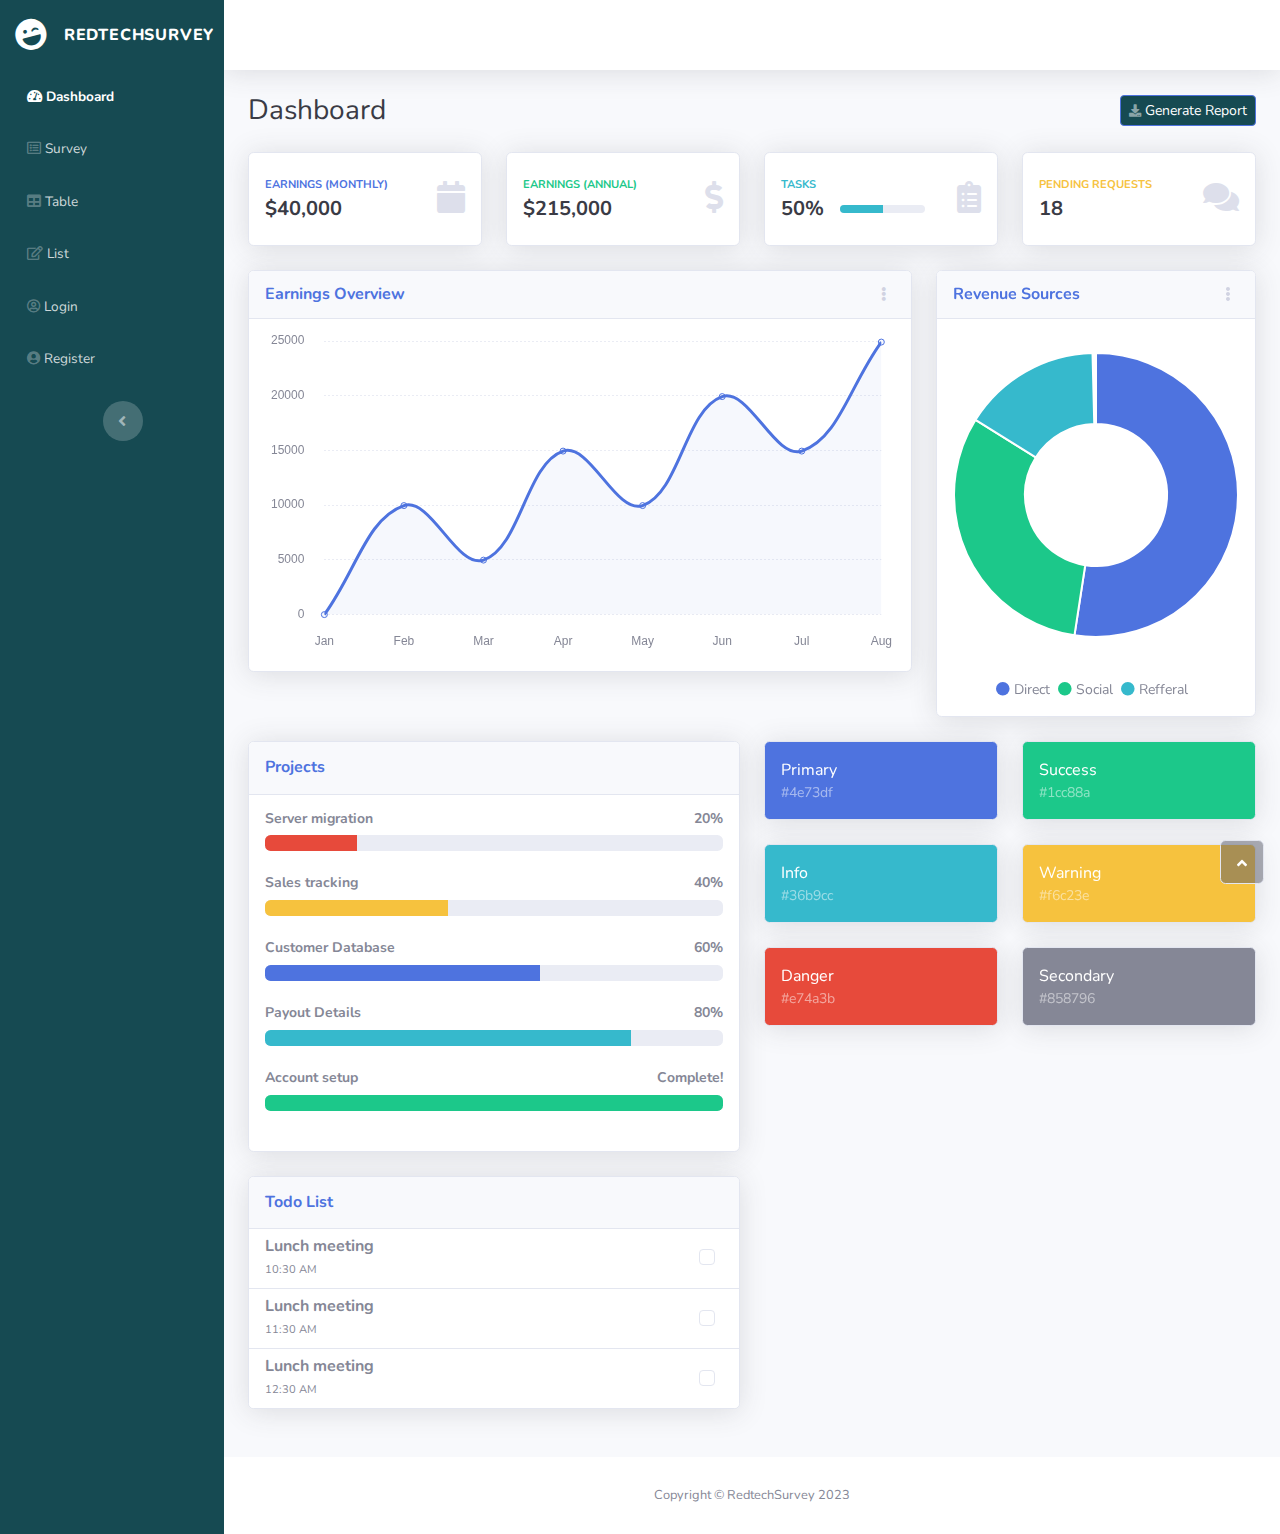
==== commit 45ef9907: "feat(Un mundo): se hizo de todo solo faltan detalles visuales y demas" ====
--- a/Proyecto_Final_ICC352/src/main/resources/publico/index.html
+++ b/Proyecto_Final_ICC352/src/main/resources/publico/index.html
@@ -21,8 +21,8 @@
                 <ul class="navbar-nav text-light" id="accordionSidebar">
                     <li class="nav-item"><a class="nav-link active" href="index.html"><i class="fas fa-tachometer-alt"></i><span>Dashboard</span></a></li>
                     <li class="nav-item"><a class="nav-link" href="survey.html"><i class="far fa-list-alt" style="font-size: 14px;"></i><span>Survey</span></a></li>
-                    <li class="nav-item"><a class="nav-link" href="list.html"><i class="fas fa-table" style="font-size: 14px;"></i><span>Table</span></a><a class="nav-link" href="list.html"><i class="far fa-edit" style="font-size: 14px;"></i><span>List</span></a></li>
-                    <li class="nav-item"><a class="nav-link" href="profile.html"><i class="fas fa-user"></i><span>Profile</span></a><a class="nav-link" href="login.html"><i class="far fa-user-circle"></i><span>Login</span></a></li>
+                    <li class="nav-item"><a class="nav-link" href="table.html"><i class="fas fa-table" style="font-size: 14px;"></i><span>Table</span></a><a class="nav-link" href="list.html"><i class="far fa-edit" style="font-size: 14px;"></i><span>List</span></a></li>
+                    <li class="nav-item"><a class="nav-link" href="login.html"><i class="far fa-user-circle"></i><span>Login</span></a></li>
                     <li class="nav-item"><a class="nav-link" href="register.html"><i class="fas fa-user-circle"></i><span>Register</span></a></li>
                 </ul>
                 <div class="text-center d-none d-md-inline"><button class="btn rounded-circle border-0" id="sidebarToggle" type="button"></button></div>
@@ -110,13 +110,7 @@
                                 </div>
                                 <div class="shadow dropdown-list dropdown-menu dropdown-menu-end" aria-labelledby="alertsDropdown"></div>
                             </li>
-                            <li class="nav-item dropdown no-arrow">
-                                <div class="nav-item dropdown no-arrow"><a class="dropdown-toggle nav-link" aria-expanded="false" data-bs-toggle="dropdown" href="#"><span class="d-none d-lg-inline me-2 text-gray-600 small">Valerie Luna</span><img class="border rounded-circle img-profile" src="assets/img/avatars/avatar1.jpeg"></a>
-                                    <div class="dropdown-menu shadow dropdown-menu-end animated--grow-in"><a class="dropdown-item" href="#"><i class="fas fa-user fa-sm fa-fw me-2 text-gray-400"></i>&nbsp;Profile</a><a class="dropdown-item" href="#"><i class="fas fa-cogs fa-sm fa-fw me-2 text-gray-400"></i>&nbsp;Settings</a><a class="dropdown-item" href="#"><i class="fas fa-list fa-sm fa-fw me-2 text-gray-400"></i>&nbsp;Activity log</a>
-                                        <div class="dropdown-divider"></div><a class="dropdown-item" href="#"><i class="fas fa-sign-out-alt fa-sm fa-fw me-2 text-gray-400"></i>&nbsp;Logout</a>
-                                    </div>
-                                </div>
-                            </li>
+
                         </ul>
                     </div>
                 </nav>
